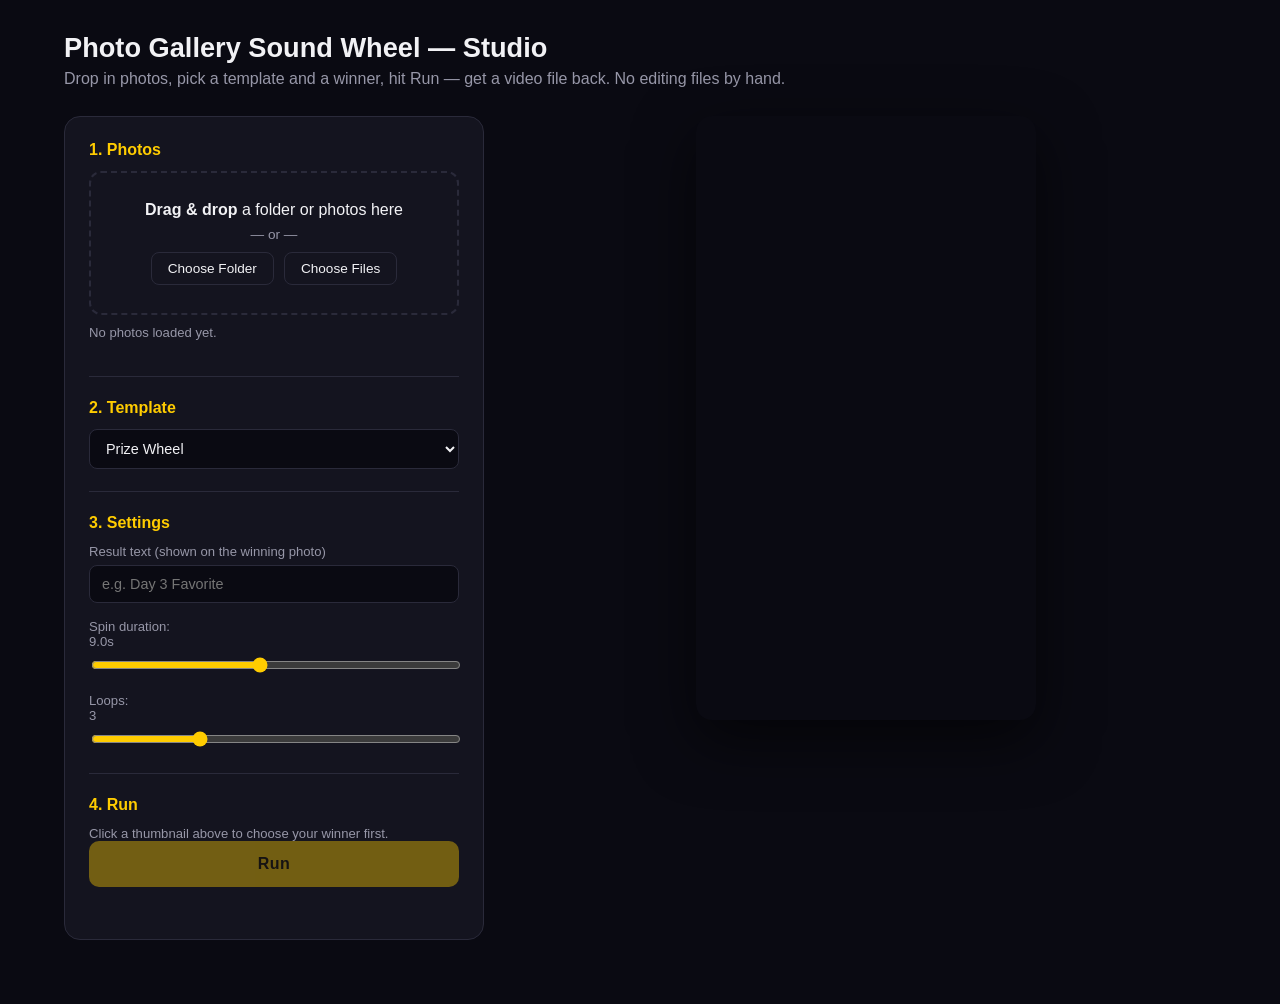
==== studio.html @ 6ec67a11 "Add studio.html: drag-and-drop tool that exports a video file New framework for building templates: " ====
<!DOCTYPE html>
<html lang="en">
<head>
<meta charset="UTF-8">
<meta name="viewport" content="width=device-width, initial-scale=1.0">
<title>Photo Gallery Sound Wheel — Studio</title>
<link rel="stylesheet" href="studio.css">
</head>
<body>

<div class="studio">

  <header class="studio-header">
    <h1>Photo Gallery Sound Wheel — Studio</h1>
    <p>Drop in photos, pick a template and a winner, hit Run — get a video file back. No editing files by hand.</p>
  </header>

  <div class="studio-layout">

    <div class="panel">

      <section class="step">
        <h2>1. Photos</h2>
        <div class="dropzone" id="dropzone">
          <p><strong>Drag &amp; drop</strong> a folder or photos here</p>
          <p class="or">— or —</p>
          <div class="dropzone-buttons">
            <button type="button" class="btn-secondary" id="chooseFolderBtn">Choose Folder</button>
            <button type="button" class="btn-secondary" id="chooseFilesBtn">Choose Files</button>
          </div>
        </div>
        <input type="file" id="folderInput" webkitdirectory multiple hidden>
        <input type="file" id="filesInput" accept="image/*" multiple hidden>
        <p class="hint" id="photoCount">No photos loaded yet.</p>
        <div class="thumb-grid" id="thumbGrid"></div>
      </section>

      <section class="step">
        <h2>2. Template</h2>
        <select id="templateSelect" class="select"></select>
      </section>

      <section class="step">
        <h2>3. Settings</h2>
        <label class="field">
          <span>Result text (shown on the winning photo)</span>
          <input type="text" id="resultTextInput" placeholder="e.g. Day 3 Favorite">
        </label>
        <label class="field">
          <span>Spin duration: <span id="durationValue">9.0s</span></span>
          <input type="range" id="durationInput" min="4000" max="15000" step="500" value="9000">
        </label>
        <label class="field">
          <span>Loops: <span id="loopsValue">3</span></span>
          <input type="range" id="loopsInput" min="1" max="8" step="1" value="3">
        </label>
      </section>

      <section class="step">
        <h2>4. Run</h2>
        <p class="hint">Click a thumbnail above to choose your winner first.</p>
        <button type="button" class="btn-primary" id="runBtn" disabled>Run</button>
        <p class="status" id="statusText"></p>
      </section>

    </div>

    <div class="preview-col">
      <canvas id="canvas" width="1080" height="1920"></canvas>
      <div class="output" id="output"></div>
    </div>

  </div>
</div>

<script src="audio.js"></script>
<script src="templates.js"></script>
<script src="studio.js"></script>
</body>
</html>
---- studio.css ----
:root {
  --accent: #ffcc00;
  --bg: #0a0a12;
  --panel-bg: #14141f;
  --border: #2a2a3a;
  --text: #f2f2f5;
  --text-dim: #9797a8;
}

* { box-sizing: border-box; }

body {
  margin: 0;
  background: var(--bg);
  color: var(--text);
  font-family: "Helvetica Neue", Arial, sans-serif;
  min-height: 100vh;
}

.studio {
  max-width: 1200px;
  margin: 0 auto;
  padding: 32px 24px 64px;
}

.studio-header h1 {
  margin: 0 0 6px;
  font-size: 1.7rem;
}
.studio-header p {
  margin: 0 0 28px;
  color: var(--text-dim);
}

.studio-layout {
  display: grid;
  grid-template-columns: minmax(320px, 420px) 1fr;
  gap: 32px;
  align-items: start;
}

@media (max-width: 860px) {
  .studio-layout { grid-template-columns: 1fr; }
}

.panel {
  background: var(--panel-bg);
  border: 1px solid var(--border);
  border-radius: 16px;
  padding: 24px;
}

.step {
  padding-bottom: 22px;
  margin-bottom: 22px;
  border-bottom: 1px solid var(--border);
}
.step:last-child {
  border-bottom: none;
  margin-bottom: 0;
  padding-bottom: 0;
}
.step h2 {
  font-size: 1rem;
  margin: 0 0 12px;
  color: var(--accent);
}

.dropzone {
  border: 2px dashed var(--border);
  border-radius: 12px;
  padding: 28px 16px;
  text-align: center;
  transition: border-color 0.2s ease, background 0.2s ease;
}
.dropzone.dragover {
  border-color: var(--accent);
  background: rgba(255,204,0,0.05);
}
.dropzone p { margin: 0 0 8px; }
.dropzone .or { color: var(--text-dim); font-size: 0.85rem; }
.dropzone-buttons {
  display: flex;
  gap: 10px;
  justify-content: center;
  margin-top: 10px;
}

.btn-secondary {
  background: transparent;
  border: 1px solid var(--border);
  color: var(--text);
  padding: 8px 16px;
  border-radius: 8px;
  cursor: pointer;
  font-size: 0.85rem;
}
.btn-secondary:hover { border-color: var(--accent); }

.hint {
  color: var(--text-dim);
  font-size: 0.82rem;
  margin: 10px 0 0;
}

.thumb-grid {
  display: grid;
  grid-template-columns: repeat(auto-fill, minmax(64px, 1fr));
  gap: 8px;
  margin-top: 14px;
}
.thumb {
  position: relative;
  aspect-ratio: 1 / 1;
  border-radius: 8px;
  overflow: hidden;
  cursor: pointer;
  border: 2px solid transparent;
  filter: brightness(0.8);
}
.thumb img {
  width: 100%;
  height: 100%;
  object-fit: cover;
  display: block;
}
.thumb.selected {
  border-color: var(--accent);
  filter: brightness(1);
  box-shadow: 0 0 0 2px rgba(255,204,0,0.3);
}
.thumb .badge {
  position: absolute;
  top: 3px;
  right: 3px;
  background: var(--accent);
  color: #1a1200;
  font-size: 0.6rem;
  font-weight: 800;
  padding: 2px 5px;
  border-radius: 5px;
  display: none;
}
.thumb.selected .badge { display: block; }

.select {
  width: 100%;
  background: var(--bg);
  color: var(--text);
  border: 1px solid var(--border);
  border-radius: 8px;
  padding: 10px 12px;
  font-size: 0.9rem;
}

.field {
  display: block;
  margin-bottom: 16px;
}
.field:last-child { margin-bottom: 0; }
.field span {
  display: block;
  font-size: 0.82rem;
  color: var(--text-dim);
  margin-bottom: 6px;
}
.field input[type="text"] {
  width: 100%;
  background: var(--bg);
  color: var(--text);
  border: 1px solid var(--border);
  border-radius: 8px;
  padding: 10px 12px;
  font-size: 0.9rem;
}
.field input[type="range"] {
  width: 100%;
  accent-color: var(--accent);
}

.btn-primary {
  width: 100%;
  background: var(--accent);
  color: #1a1200;
  border: none;
  padding: 14px;
  border-radius: 10px;
  font-weight: 800;
  font-size: 1rem;
  letter-spacing: 0.03em;
  cursor: pointer;
}
.btn-primary:disabled {
  opacity: 0.4;
  cursor: not-allowed;
}

.status {
  margin: 12px 0 0;
  font-size: 0.85rem;
  color: var(--text-dim);
  min-height: 1.2em;
}

.preview-col {
  display: flex;
  flex-direction: column;
  align-items: center;
  gap: 20px;
}

#canvas {
  width: 100%;
  max-width: 340px;
  aspect-ratio: 9 / 16;
  border-radius: 16px;
  box-shadow: 0 20px 60px rgba(0,0,0,0.6);
  background: #0a0a12;
}

.output {
  width: 100%;
  max-width: 340px;
}
.output video {
  width: 100%;
  border-radius: 12px;
  display: block;
  margin-bottom: 10px;
}
.output a.download-link {
  display: block;
  text-align: center;
  background: var(--panel-bg);
  border: 1px solid var(--border);
  color: var(--accent);
  padding: 10px;
  border-radius: 8px;
  text-decoration: none;
  font-size: 0.9rem;
  font-weight: 700;
}
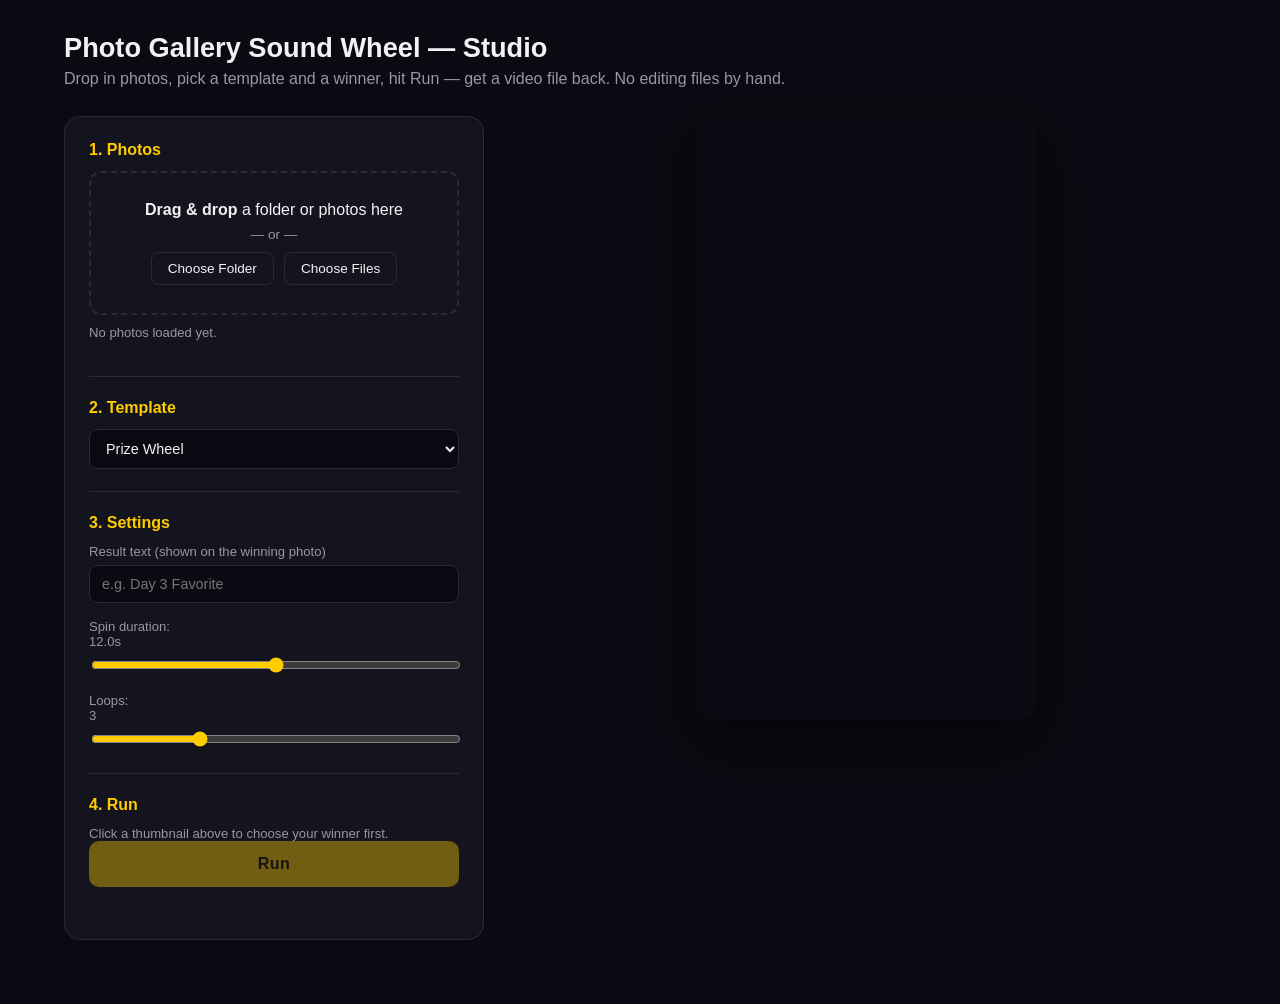
==== commit 7ba151bc: "Slow default spin duration from 9s to 12s Also widened the studio.html duration slider's range (up t" ====
--- a/studio.html
+++ b/studio.html
@@ -47,8 +47,8 @@
           <input type="text" id="resultTextInput" placeholder="e.g. Day 3 Favorite">
         </label>
         <label class="field">
-          <span>Spin duration: <span id="durationValue">9.0s</span></span>
-          <input type="range" id="durationInput" min="4000" max="15000" step="500" value="9000">
+          <span>Spin duration: <span id="durationValue">12.0s</span></span>
+          <input type="range" id="durationInput" min="4000" max="20000" step="500" value="12000">
         </label>
         <label class="field">
           <span>Loops: <span id="loopsValue">3</span></span>
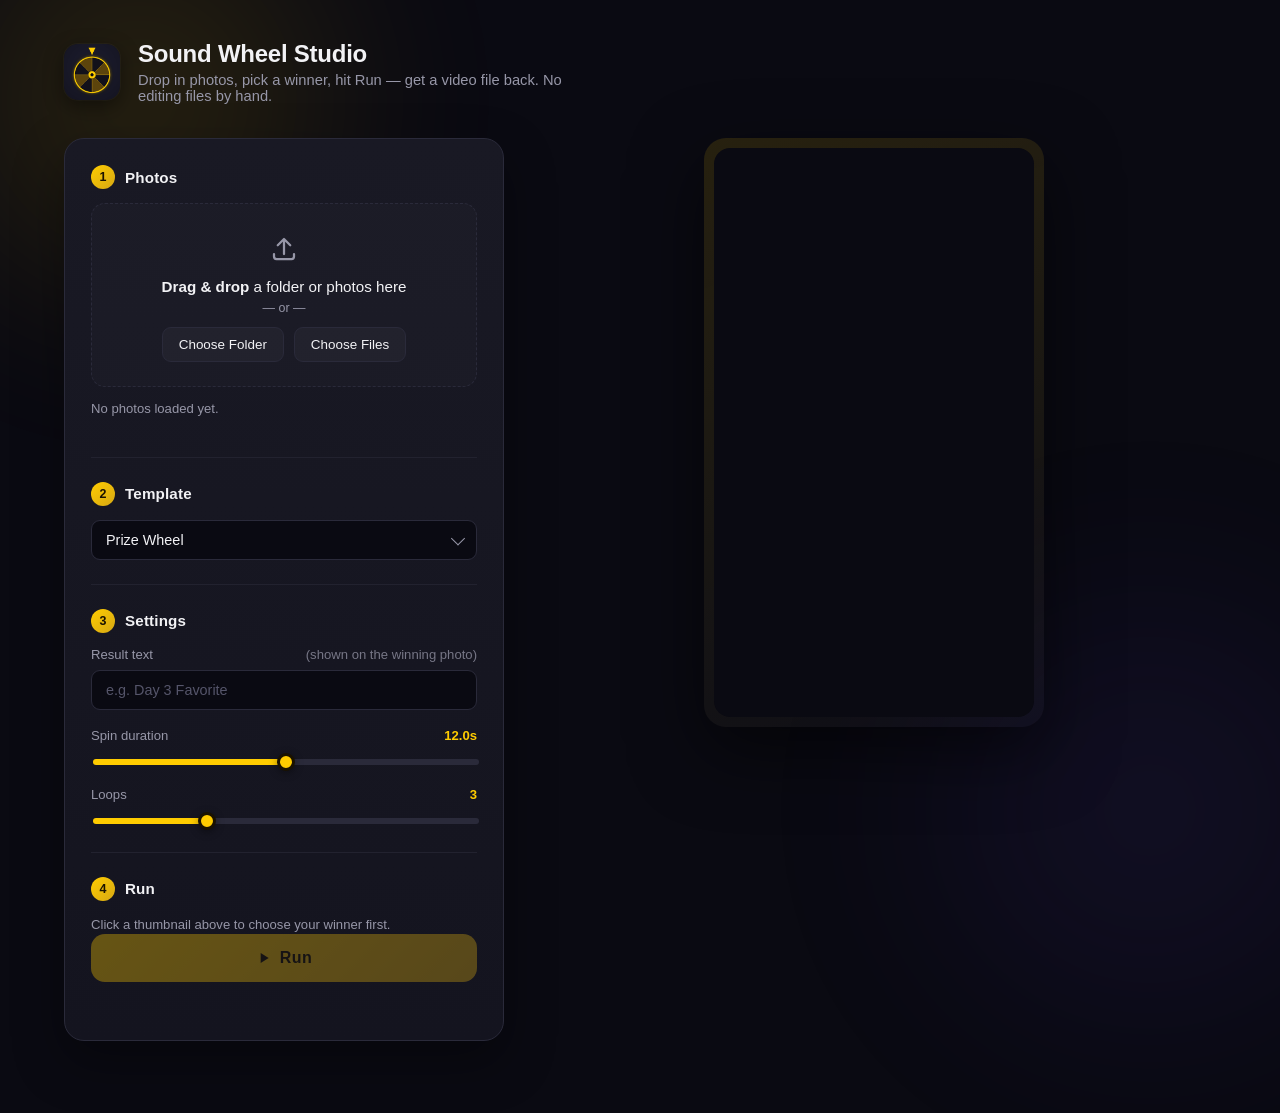
==== commit 3c7a1873: "Redesign studio.html and add an installable app icon Visual redesign of the studio tool: ambient bac" ====
--- a/studio.html
+++ b/studio.html
@@ -3,16 +3,32 @@
 <head>
 <meta charset="UTF-8">
 <meta name="viewport" content="width=device-width, initial-scale=1.0">
-<title>Photo Gallery Sound Wheel — Studio</title>
+<title>Sound Wheel Studio</title>
+
+<link rel="manifest" href="manifest.json">
+<link rel="icon" type="image/png" sizes="32x32" href="icons/favicon-32.png">
+<link rel="icon" type="image/png" sizes="16x16" href="icons/favicon-16.png">
+<link rel="apple-touch-icon" href="icons/icon-180.png">
+<meta name="theme-color" content="#0a0a12">
+<meta name="apple-mobile-web-app-capable" content="yes">
+<meta name="apple-mobile-web-app-status-bar-style" content="black-translucent">
+<meta name="apple-mobile-web-app-title" content="Sound Wheel">
+
 <link rel="stylesheet" href="studio.css">
 </head>
 <body>
 
+<div class="bg-glow bg-glow-a"></div>
+<div class="bg-glow bg-glow-b"></div>
+
 <div class="studio">
 
   <header class="studio-header">
-    <h1>Photo Gallery Sound Wheel — Studio</h1>
-    <p>Drop in photos, pick a template and a winner, hit Run — get a video file back. No editing files by hand.</p>
+    <img class="app-icon" src="icons/icon-192.png" alt="">
+    <div class="header-text">
+      <h1>Sound Wheel Studio</h1>
+      <p>Drop in photos, pick a winner, hit Run — get a video file back. No editing files by hand.</p>
+    </div>
   </header>
 
   <div class="studio-layout">
@@ -20,9 +36,13 @@
     <div class="panel">
 
       <section class="step">
-        <h2>1. Photos</h2>
+        <div class="step-head"><span class="step-num">1</span><h2>Photos</h2></div>
         <div class="dropzone" id="dropzone">
-          <p><strong>Drag &amp; drop</strong> a folder or photos here</p>
+          <svg class="dropzone-icon" viewBox="0 0 24 24" fill="none" aria-hidden="true">
+            <path d="M12 16V4M12 4L7 9M12 4l5 5" stroke="currentColor" stroke-width="1.8" stroke-linecap="round" stroke-linejoin="round"/>
+            <path d="M4 16v2a2 2 0 002 2h12a2 2 0 002-2v-2" stroke="currentColor" stroke-width="1.8" stroke-linecap="round" stroke-linejoin="round"/>
+          </svg>
+          <p class="dropzone-title"><strong>Drag &amp; drop</strong> a folder or photos here</p>
           <p class="or">— or —</p>
           <div class="dropzone-buttons">
             <button type="button" class="btn-secondary" id="chooseFolderBtn">Choose Folder</button>
@@ -36,37 +56,46 @@
       </section>
 
       <section class="step">
-        <h2>2. Template</h2>
-        <select id="templateSelect" class="select"></select>
+        <div class="step-head"><span class="step-num">2</span><h2>Template</h2></div>
+        <div class="select-wrap">
+          <select id="templateSelect" class="select"></select>
+        </div>
       </section>
 
       <section class="step">
-        <h2>3. Settings</h2>
+        <div class="step-head"><span class="step-num">3</span><h2>Settings</h2></div>
         <label class="field">
-          <span>Result text (shown on the winning photo)</span>
+          <span>Result text <em>(shown on the winning photo)</em></span>
           <input type="text" id="resultTextInput" placeholder="e.g. Day 3 Favorite">
         </label>
         <label class="field">
-          <span>Spin duration: <span id="durationValue">12.0s</span></span>
+          <span>Spin duration <b id="durationValue">12.0s</b></span>
           <input type="range" id="durationInput" min="4000" max="20000" step="500" value="12000">
         </label>
         <label class="field">
-          <span>Loops: <span id="loopsValue">3</span></span>
+          <span>Loops <b id="loopsValue">3</b></span>
           <input type="range" id="loopsInput" min="1" max="8" step="1" value="3">
         </label>
       </section>
 
-      <section class="step">
-        <h2>4. Run</h2>
+      <section class="step step-run">
+        <div class="step-head"><span class="step-num">4</span><h2>Run</h2></div>
         <p class="hint">Click a thumbnail above to choose your winner first.</p>
-        <button type="button" class="btn-primary" id="runBtn" disabled>Run</button>
+        <button type="button" class="btn-primary" id="runBtn" disabled>
+          <svg class="btn-icon" viewBox="0 0 24 24" fill="none" aria-hidden="true">
+            <path d="M7 4.5v15l12-7.5-12-7.5z" fill="currentColor"/>
+          </svg>
+          <span>Run</span>
+        </button>
         <p class="status" id="statusText"></p>
       </section>
 
     </div>
 
     <div class="preview-col">
-      <canvas id="canvas" width="1080" height="1920"></canvas>
+      <div class="canvas-frame">
+        <canvas id="canvas" width="1080" height="1920"></canvas>
+      </div>
       <div class="output" id="output"></div>
     </div>
 
@@ -76,5 +105,36 @@
 <script src="audio.js"></script>
 <script src="templates.js"></script>
 <script src="studio.js"></script>
+<script>
+  // Cosmetic only — fills the range sliders up to their current value.
+  // Kept separate from studio.js so the app's actual logic is untouched.
+  (function () {
+    const ranges = Array.from(document.querySelectorAll('input[type="range"]'));
+    function syncFill(r) {
+      const pct = ((r.value - r.min) / (r.max - r.min)) * 100;
+      r.style.setProperty('--fill', pct + '%');
+    }
+    ranges.forEach((r) => {
+      r.addEventListener('input', () => syncFill(r));
+      syncFill(r);
+    });
+    const templateSelect = document.getElementById('templateSelect');
+    if (templateSelect) {
+      templateSelect.addEventListener('change', () => {
+        setTimeout(() => ranges.forEach(syncFill), 0);
+      });
+    }
+
+    // Only pulse the status dot while actively rendering, not on "Done."
+    const statusText = document.getElementById('statusText');
+    if (statusText) {
+      const syncPulse = () => {
+        statusText.classList.toggle('is-active', /render/i.test(statusText.textContent));
+      };
+      new MutationObserver(syncPulse).observe(statusText, { childList: true, characterData: true, subtree: true });
+      syncPulse();
+    }
+  })();
+</script>
 </body>
 </html>
--- a/studio.css
+++ b/studio.css
@@ -1,122 +1,233 @@
 :root {
   --accent: #ffcc00;
+  --accent-dim: #d6a814;
+  --accent-soft: rgba(255, 204, 0, 0.14);
   --bg: #0a0a12;
   --panel-bg: #14141f;
+  --panel-bg-2: #191924;
   --border: #2a2a3a;
+  --border-soft: #22222f;
   --text: #f2f2f5;
   --text-dim: #9797a8;
+  --radius-lg: 20px;
+  --radius-md: 14px;
+  --radius-sm: 9px;
 }
 
 * { box-sizing: border-box; }
+
+html, body {
+  height: 100%;
+}
 
 body {
   margin: 0;
   background: var(--bg);
   color: var(--text);
-  font-family: "Helvetica Neue", Arial, sans-serif;
-  min-height: 100vh;
+  font-family: -apple-system, BlinkMacSystemFont, "Segoe UI", "Helvetica Neue", Arial, sans-serif;
+  -webkit-font-smoothing: antialiased;
+  position: relative;
+  overflow-x: hidden;
+}
+
+/* ---------- ambient background ---------- */
+
+.bg-glow {
+  position: fixed;
+  border-radius: 50%;
+  filter: blur(90px);
+  pointer-events: none;
+  z-index: 0;
+  opacity: 0.16;
+}
+.bg-glow-a {
+  width: 560px;
+  height: 560px;
+  top: -180px;
+  left: -140px;
+  background: radial-gradient(circle, var(--accent) 0%, transparent 70%);
+}
+.bg-glow-b {
+  width: 620px;
+  height: 620px;
+  bottom: -220px;
+  right: -180px;
+  background: radial-gradient(circle, #5a3fd6 0%, transparent 70%);
+  opacity: 0.12;
 }
 
 .studio {
+  position: relative;
+  z-index: 1;
   max-width: 1200px;
   margin: 0 auto;
-  padding: 32px 24px 64px;
-}
-
-.studio-header h1 {
-  margin: 0 0 6px;
-  font-size: 1.7rem;
-}
-.studio-header p {
-  margin: 0 0 28px;
+  padding: 40px 24px 72px;
+}
+
+/* ---------- header ---------- */
+
+.studio-header {
+  display: flex;
+  align-items: center;
+  gap: 18px;
+  margin-bottom: 34px;
+}
+.app-icon {
+  width: 56px;
+  height: 56px;
+  border-radius: 14px;
+  box-shadow: 0 6px 20px rgba(0, 0, 0, 0.45), 0 0 0 1px rgba(255, 255, 255, 0.04);
+  flex-shrink: 0;
+}
+.header-text h1 {
+  margin: 0 0 4px;
+  font-size: 1.5rem;
+  font-weight: 800;
+  letter-spacing: -0.01em;
+}
+.header-text p {
+  margin: 0;
   color: var(--text-dim);
+  font-size: 0.92rem;
+  max-width: 54ch;
 }
 
 .studio-layout {
   display: grid;
-  grid-template-columns: minmax(320px, 420px) 1fr;
-  gap: 32px;
+  grid-template-columns: minmax(320px, 440px) 1fr;
+  gap: 28px;
   align-items: start;
 }
 
 @media (max-width: 860px) {
   .studio-layout { grid-template-columns: 1fr; }
-}
+  .studio { padding: 28px 16px 56px; }
+}
+
+/* ---------- panel / steps ---------- */
 
 .panel {
-  background: var(--panel-bg);
+  background: linear-gradient(180deg, var(--panel-bg-2), var(--panel-bg));
   border: 1px solid var(--border);
-  border-radius: 16px;
-  padding: 24px;
+  border-radius: var(--radius-lg);
+  padding: 26px;
+  box-shadow: 0 20px 50px rgba(0, 0, 0, 0.35);
 }
 
 .step {
-  padding-bottom: 22px;
-  margin-bottom: 22px;
-  border-bottom: 1px solid var(--border);
+  padding-bottom: 24px;
+  margin-bottom: 24px;
+  border-bottom: 1px solid var(--border-soft);
 }
 .step:last-child {
   border-bottom: none;
   margin-bottom: 0;
   padding-bottom: 0;
 }
-.step h2 {
-  font-size: 1rem;
-  margin: 0 0 12px;
-  color: var(--accent);
-}
+
+.step-head {
+  display: flex;
+  align-items: center;
+  gap: 10px;
+  margin-bottom: 14px;
+}
+.step-num {
+  display: inline-flex;
+  align-items: center;
+  justify-content: center;
+  width: 24px;
+  height: 24px;
+  border-radius: 50%;
+  background: linear-gradient(135deg, var(--accent), var(--accent-dim));
+  color: #1a1200;
+  font-size: 0.78rem;
+  font-weight: 800;
+  flex-shrink: 0;
+}
+.step-head h2 {
+  font-size: 0.95rem;
+  margin: 0;
+  font-weight: 700;
+  color: var(--text);
+  letter-spacing: 0.01em;
+}
+
+/* ---------- dropzone ---------- */
 
 .dropzone {
-  border: 2px dashed var(--border);
-  border-radius: 12px;
-  padding: 28px 16px;
+  border: 1.5px dashed var(--border);
+  border-radius: var(--radius-md);
+  padding: 30px 16px 24px;
   text-align: center;
-  transition: border-color 0.2s ease, background 0.2s ease;
+  background: rgba(255, 255, 255, 0.015);
+  transition: border-color 0.2s ease, background 0.2s ease, transform 0.15s ease;
 }
 .dropzone.dragover {
   border-color: var(--accent);
-  background: rgba(255,204,0,0.05);
-}
-.dropzone p { margin: 0 0 8px; }
-.dropzone .or { color: var(--text-dim); font-size: 0.85rem; }
+  background: var(--accent-soft);
+  transform: scale(1.01);
+}
+.dropzone-icon {
+  width: 30px;
+  height: 30px;
+  color: var(--text-dim);
+  margin-bottom: 10px;
+  transition: color 0.2s ease, transform 0.2s ease;
+}
+.dropzone.dragover .dropzone-icon {
+  color: var(--accent);
+  transform: translateY(-2px);
+}
+.dropzone-title { margin: 0 0 6px; font-size: 0.95rem; }
+.dropzone .or { color: var(--text-dim); font-size: 0.78rem; margin: 0 0 12px; }
 .dropzone-buttons {
   display: flex;
   gap: 10px;
   justify-content: center;
-  margin-top: 10px;
 }
 
 .btn-secondary {
-  background: transparent;
+  background: rgba(255, 255, 255, 0.03);
   border: 1px solid var(--border);
   color: var(--text);
-  padding: 8px 16px;
-  border-radius: 8px;
-  cursor: pointer;
-  font-size: 0.85rem;
-}
-.btn-secondary:hover { border-color: var(--accent); }
+  padding: 9px 16px;
+  border-radius: var(--radius-sm);
+  cursor: pointer;
+  font-size: 0.84rem;
+  font-weight: 500;
+  transition: border-color 0.15s ease, background 0.15s ease, transform 0.1s ease;
+}
+.btn-secondary:hover { border-color: var(--accent-dim); background: rgba(255, 204, 0, 0.06); }
+.btn-secondary:active { transform: scale(0.97); }
 
 .hint {
   color: var(--text-dim);
   font-size: 0.82rem;
-  margin: 10px 0 0;
-}
+  margin: 12px 0 0;
+  line-height: 1.5;
+}
+
+/* ---------- thumbnails ---------- */
 
 .thumb-grid {
   display: grid;
-  grid-template-columns: repeat(auto-fill, minmax(64px, 1fr));
-  gap: 8px;
+  grid-template-columns: repeat(auto-fill, minmax(68px, 1fr));
+  gap: 9px;
   margin-top: 14px;
 }
 .thumb {
   position: relative;
   aspect-ratio: 1 / 1;
-  border-radius: 8px;
+  border-radius: 10px;
   overflow: hidden;
   cursor: pointer;
   border: 2px solid transparent;
-  filter: brightness(0.8);
+  filter: brightness(0.78);
+  transition: filter 0.15s ease, transform 0.15s ease, border-color 0.15s ease, box-shadow 0.15s ease;
+}
+.thumb:hover {
+  filter: brightness(0.95);
+  transform: translateY(-2px);
 }
 .thumb img {
   width: 100%;
@@ -126,95 +237,208 @@
 }
 .thumb.selected {
   border-color: var(--accent);
-  filter: brightness(1);
-  box-shadow: 0 0 0 2px rgba(255,204,0,0.3);
+  filter: brightness(1.05);
+  transform: translateY(-2px);
+  box-shadow: 0 0 0 3px var(--accent-soft), 0 6px 16px rgba(255, 204, 0, 0.18);
 }
 .thumb .badge {
   position: absolute;
-  top: 3px;
-  right: 3px;
+  top: 4px;
+  right: 4px;
   background: var(--accent);
   color: #1a1200;
-  font-size: 0.6rem;
+  font-size: 0.56rem;
   font-weight: 800;
-  padding: 2px 5px;
+  letter-spacing: 0.02em;
+  padding: 2px 6px;
   border-radius: 5px;
   display: none;
+  box-shadow: 0 2px 6px rgba(0, 0, 0, 0.3);
 }
 .thumb.selected .badge { display: block; }
 
+/* ---------- select ---------- */
+
+.select-wrap { position: relative; }
 .select {
   width: 100%;
+  appearance: none;
+  -webkit-appearance: none;
   background: var(--bg);
   color: var(--text);
   border: 1px solid var(--border);
-  border-radius: 8px;
-  padding: 10px 12px;
+  border-radius: var(--radius-sm);
+  padding: 11px 38px 11px 14px;
   font-size: 0.9rem;
-}
+  cursor: pointer;
+  transition: border-color 0.15s ease;
+}
+.select:hover, .select:focus { border-color: var(--accent-dim); outline: none; }
+.select-wrap::after {
+  content: "";
+  position: absolute;
+  right: 14px;
+  top: 50%;
+  width: 9px;
+  height: 9px;
+  border-right: 1.8px solid var(--text-dim);
+  border-bottom: 1.8px solid var(--text-dim);
+  transform: translateY(-65%) rotate(45deg);
+  pointer-events: none;
+}
+
+/* ---------- fields / sliders ---------- */
 
 .field {
   display: block;
-  margin-bottom: 16px;
+  margin-bottom: 18px;
 }
 .field:last-child { margin-bottom: 0; }
 .field span {
-  display: block;
+  display: flex;
+  justify-content: space-between;
+  align-items: baseline;
   font-size: 0.82rem;
   color: var(--text-dim);
-  margin-bottom: 6px;
-}
+  margin-bottom: 8px;
+}
+.field span em { font-style: normal; opacity: 0.75; }
+.field span b { color: var(--accent); font-weight: 700; font-variant-numeric: tabular-nums; }
 .field input[type="text"] {
   width: 100%;
   background: var(--bg);
   color: var(--text);
   border: 1px solid var(--border);
-  border-radius: 8px;
-  padding: 10px 12px;
+  border-radius: var(--radius-sm);
+  padding: 11px 14px;
   font-size: 0.9rem;
-}
+  transition: border-color 0.15s ease;
+}
+.field input[type="text"]:focus { border-color: var(--accent-dim); outline: none; }
+.field input[type="text"]::placeholder { color: #55556a; }
+
 .field input[type="range"] {
-  width: 100%;
-  accent-color: var(--accent);
-}
+  --fill: 0%;
+  width: 100%;
+  height: 6px;
+  border-radius: 999px;
+  appearance: none;
+  -webkit-appearance: none;
+  background: linear-gradient(to right, var(--accent) 0%, var(--accent) var(--fill), var(--border) var(--fill), var(--border) 100%);
+  cursor: pointer;
+}
+.field input[type="range"]::-webkit-slider-thumb {
+  appearance: none;
+  -webkit-appearance: none;
+  width: 18px;
+  height: 18px;
+  border-radius: 50%;
+  background: var(--accent);
+  border: 3px solid #1a1200;
+  box-shadow: 0 2px 8px rgba(0, 0, 0, 0.4);
+  cursor: pointer;
+  margin-top: 0;
+}
+.field input[type="range"]::-moz-range-thumb {
+  width: 18px;
+  height: 18px;
+  border-radius: 50%;
+  background: var(--accent);
+  border: 3px solid #1a1200;
+  box-shadow: 0 2px 8px rgba(0, 0, 0, 0.4);
+  cursor: pointer;
+}
+.field input[type="range"]::-moz-range-track {
+  height: 6px;
+  border-radius: 999px;
+  background: transparent;
+}
+
+/* ---------- run button ---------- */
 
 .btn-primary {
   width: 100%;
-  background: var(--accent);
+  display: flex;
+  align-items: center;
+  justify-content: center;
+  gap: 8px;
+  background: linear-gradient(135deg, var(--accent), var(--accent-dim));
   color: #1a1200;
   border: none;
-  padding: 14px;
-  border-radius: 10px;
+  padding: 15px;
+  border-radius: var(--radius-md);
   font-weight: 800;
   font-size: 1rem;
   letter-spacing: 0.03em;
   cursor: pointer;
-}
+  box-shadow: 0 10px 28px rgba(255, 204, 0, 0.22);
+  transition: transform 0.12s ease, box-shadow 0.12s ease, opacity 0.15s ease;
+}
+.btn-primary:hover:not(:disabled) {
+  transform: translateY(-1px);
+  box-shadow: 0 14px 34px rgba(255, 204, 0, 0.3);
+}
+.btn-primary:active:not(:disabled) { transform: translateY(0); }
 .btn-primary:disabled {
-  opacity: 0.4;
+  opacity: 0.35;
   cursor: not-allowed;
-}
+  box-shadow: none;
+}
+.btn-icon { width: 16px; height: 16px; }
 
 .status {
-  margin: 12px 0 0;
+  margin: 14px 0 0;
   font-size: 0.85rem;
   color: var(--text-dim);
-  min-height: 1.2em;
-}
+  min-height: 1.3em;
+}
+.status:not(:empty)::before {
+  content: "";
+  display: inline-block;
+  width: 7px;
+  height: 7px;
+  border-radius: 50%;
+  background: var(--accent);
+  margin-right: 8px;
+  vertical-align: middle;
+}
+.status.is-active::before {
+  animation: statusPulse 1.1s ease-in-out infinite;
+}
+@keyframes statusPulse {
+  0%, 100% { opacity: 0.3; transform: scale(0.85); }
+  50% { opacity: 1; transform: scale(1); }
+}
+
+/* ---------- preview column ---------- */
 
 .preview-col {
   display: flex;
   flex-direction: column;
   align-items: center;
-  gap: 20px;
+  gap: 22px;
+  position: sticky;
+  top: 24px;
+}
+
+@media (max-width: 860px) {
+  .preview-col { position: static; }
+}
+
+.canvas-frame {
+  width: 100%;
+  max-width: 340px;
+  border-radius: 22px;
+  padding: 10px;
+  background: linear-gradient(160deg, rgba(255, 204, 0, 0.12), rgba(255, 255, 255, 0.02));
+  box-shadow: 0 24px 70px rgba(0, 0, 0, 0.55);
 }
 
 #canvas {
   width: 100%;
-  max-width: 340px;
+  display: block;
   aspect-ratio: 9 / 16;
   border-radius: 16px;
-  box-shadow: 0 20px 60px rgba(0,0,0,0.6);
   background: #0a0a12;
 }
 
@@ -224,19 +448,28 @@
 }
 .output video {
   width: 100%;
-  border-radius: 12px;
+  border-radius: 14px;
   display: block;
   margin-bottom: 10px;
+  box-shadow: 0 16px 40px rgba(0, 0, 0, 0.45);
 }
 .output a.download-link {
-  display: block;
+  display: flex;
+  align-items: center;
+  justify-content: center;
+  gap: 8px;
   text-align: center;
   background: var(--panel-bg);
   border: 1px solid var(--border);
   color: var(--accent);
-  padding: 10px;
-  border-radius: 8px;
+  padding: 12px;
+  border-radius: var(--radius-sm);
   text-decoration: none;
   font-size: 0.9rem;
   font-weight: 700;
-}
+  transition: border-color 0.15s ease, background 0.15s ease;
+}
+.output a.download-link:hover {
+  border-color: var(--accent-dim);
+  background: var(--accent-soft);
+}
